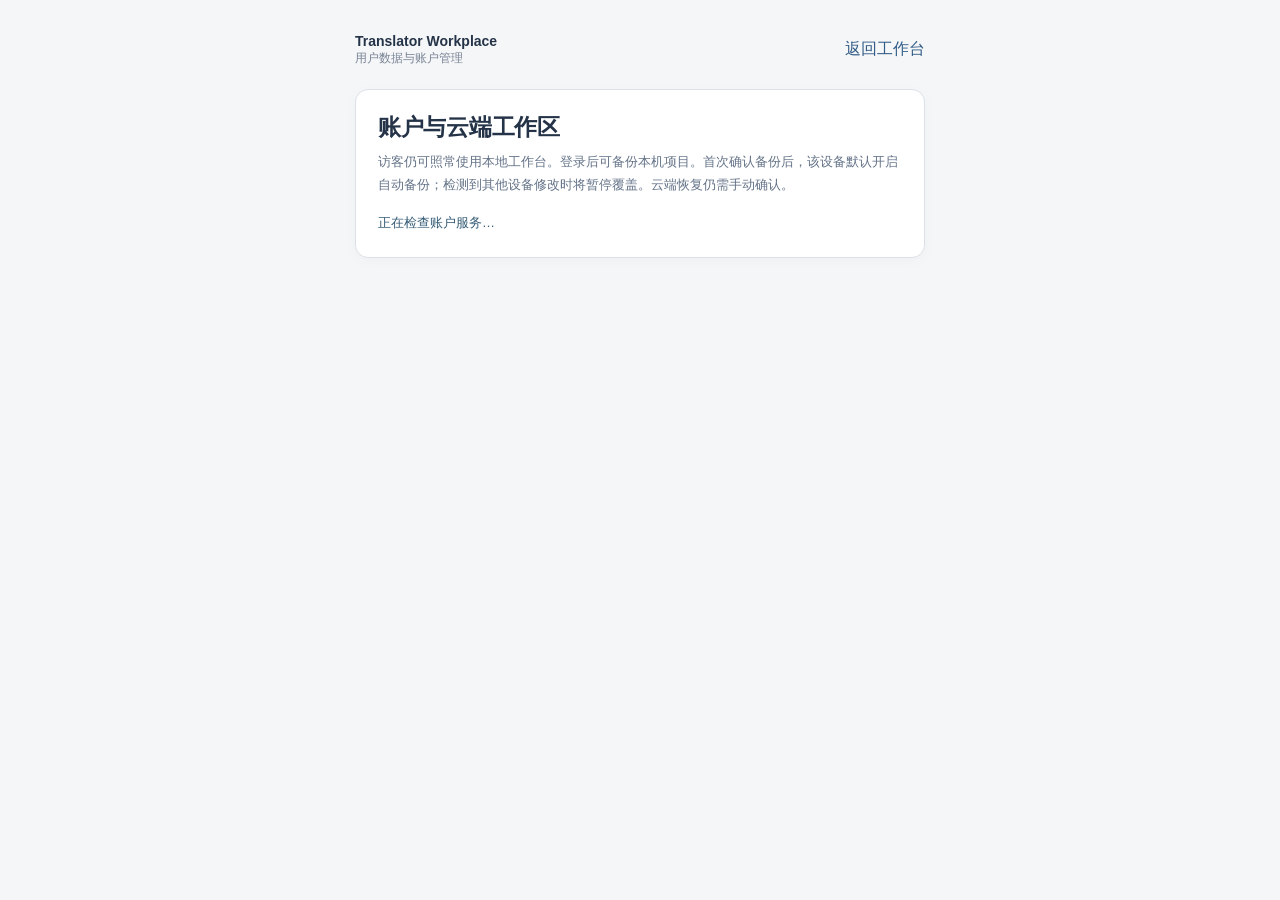
==== 译者决策工作台_公开双模式版/account.html @ 02eb067f "Enable guarded auto-backup setup and safe cloud revision checks" ====
<!doctype html>
<html lang="zh-CN"><head><meta charset="utf-8"><meta name="viewport" content="width=device-width,initial-scale=1">
<meta name="robots" content="noindex"><title>账户与用户数据 · Translator Workplace</title>
<style>
:root{font-family:-apple-system,BlinkMacSystemFont,"PingFang SC","Microsoft YaHei",sans-serif;color:#243347;background:#f5f6f8}
*{box-sizing:border-box}body{margin:0;padding:32px 14px}main{max-width:570px;margin:auto}a{color:#315c87;text-decoration:none}
header{display:flex;align-items:center;justify-content:space-between;margin-bottom:22px}h1{font-size:23px;font-weight:620;letter-spacing:-.3px;margin:0 0 7px}h2{font-size:16px;margin:0 0 13px}
.card{border:1px solid #dce1e8;background:#fff;border-radius:13px;padding:22px;margin-bottom:13px;box-shadow:0 3px 13px #20283d07}
p{font-size:13px;color:#647388;line-height:1.75;margin:8px 0 16px}
label{display:block;font-size:13px;margin-bottom:13px;color:#435267}input{display:block;width:100%;padding:11px 12px;margin-top:5px;border:1px solid #cfd7e0;border-radius:8px;font:inherit;font-size:15px;color:#293648;background:#fff}
button{cursor:pointer;padding:10px 14px;background:white;border:1px solid #ccd5df;border-radius:8px;font:inherit;font-size:13px;color:#2f4359}
button.primary{background:#335a7d;color:#fff;border-color:#335a7d}button:disabled{opacity:.5;cursor:wait}
.actions{display:flex;gap:8px;flex-wrap:wrap;margin:12px 0}
#feedback{white-space:pre-wrap;font-size:13px;line-height:1.6;min-height:22px;color:#365d78}
#feedback.error{color:#ae443b}.quiet{font-size:12px;color:#788395}.tip{background:#f5f8fb;border:1px solid #e4eaf0;border-radius:7px;padding:10px 12px}
[hidden]{display:none!important}@media(max-width:420px){body{padding:18px 10px}.card{padding:16px}}
</style></head><body><main><header><div><strong style="font-size:14px">Translator Workplace</strong><div class="quiet">用户数据与账户管理</div></div><a href="/atelier.html">返回工作台</a></header>
<section class="card"><h1>账户与云端工作区</h1><p>访客仍可照常使用本地工作台。登录后可备份本机项目。首次确认备份后，该设备默认开启自动备份；检测到其他设备修改时将暂停覆盖。云端恢复仍需手动确认。</p><div id="feedback" role="status" aria-live="polite">正在检查账户服务…</div></section>
<section id="auth" class="card" hidden><h2>登录或创建账户</h2><form id="form"><label>邮箱<input id="email" type="email" autocomplete="email" required maxlength="254" placeholder="name@example.com"></label><label>密码<input id="password" type="password" autocomplete="current-password" required minlength="8" maxlength="128" placeholder="至少 8 位"></label><div class="actions"><button class="primary" type="submit" id="login">登录</button><button type="button" id="signup">注册账户</button></div></form><p>使用邮箱和密码登录。注册时可能需要通过邮件验证邮箱。请勿使用其他网站的相同密码。</p></section>
<section id="cloud" class="card" hidden><h2>我的云端数据</h2><p id="identity"></p><div class="actions"><button class="primary" id="upload">将本机工作区备份到云端</button><button id="download">从云端恢复至本机</button><button id="export">下载云端备份 JSON</button><button id="logout">退出账户</button></div><p id="cloudtime" class="quiet"></p><label style="display:flex;align-items:center;gap:8px"><input id="autobackup" type="checkbox" style="width:16px;height:16px;margin:0">自动备份后续修改</label><p id="autoDetail" class="quiet"></p><p class="tip">云端自动备份只在工作台打开、此设备已完成首次备份且已登录时运行。跨设备发生冲突会暂停上传；自动备份不代表实时同步。 本地工作台仍使用该浏览器的本地存储。退出账号不会自动删除本机数据；在公共电脑上请避免打开私人项目。恢复云端备份将替换本机当前工作区，操作前会自动下载当前本机备份。</p></section>
<script src="/account.js" defer></script></main></body></html>
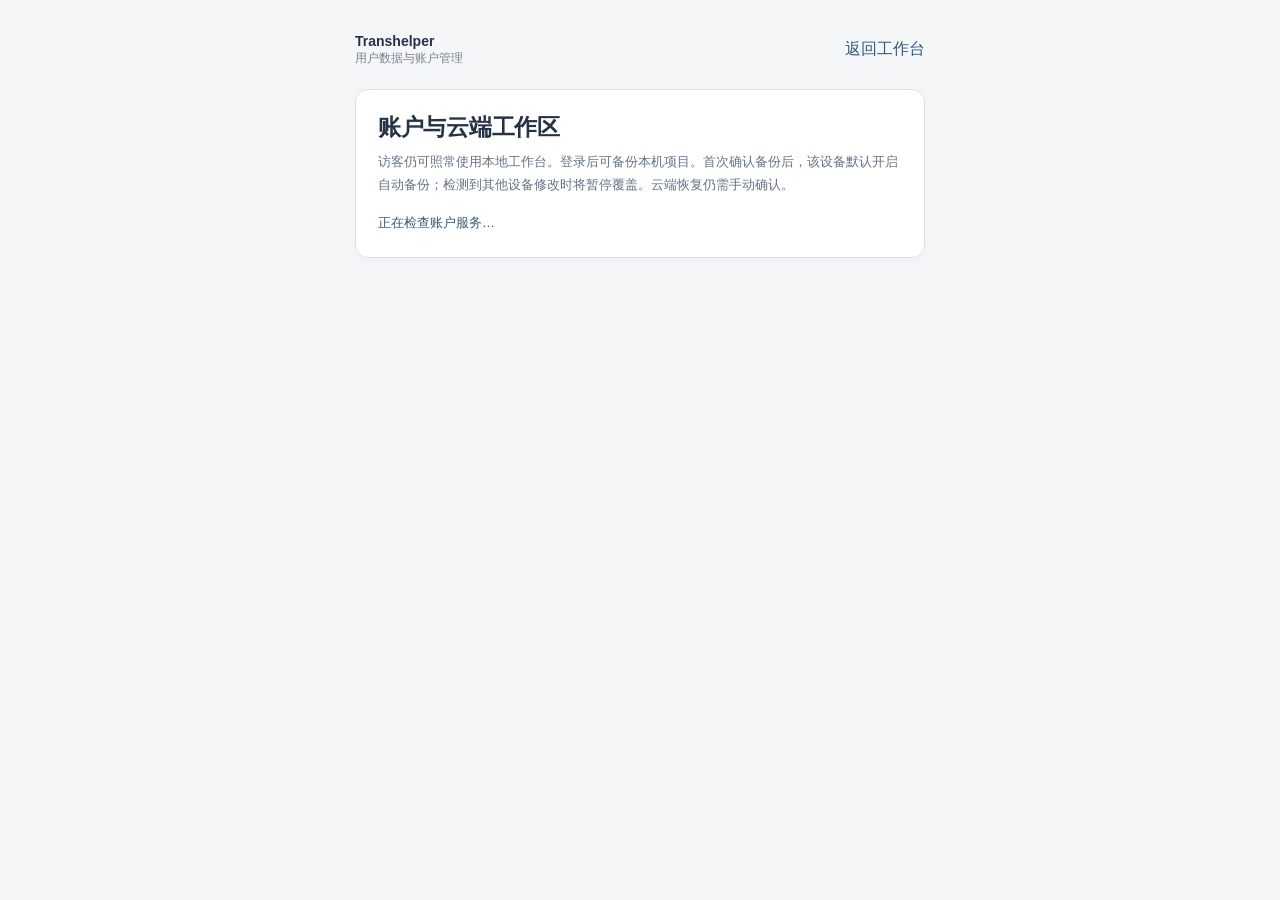
==== commit bd170dc6: "Refine Transhelper header hierarchy without changing native workflow" ====
--- a/译者决策工作台_公开双模式版/account.html
+++ b/译者决策工作台_公开双模式版/account.html
@@ -1,6 +1,6 @@
 <!doctype html>
 <html lang="zh-CN"><head><meta charset="utf-8"><meta name="viewport" content="width=device-width,initial-scale=1">
-<meta name="robots" content="noindex"><title>账户与用户数据 · Translator Workplace</title>
+<meta name="robots" content="noindex"><title>账户与用户数据 · Transhelper</title>
 <style>
 :root{font-family:-apple-system,BlinkMacSystemFont,"PingFang SC","Microsoft YaHei",sans-serif;color:#243347;background:#f5f6f8}
 *{box-sizing:border-box}body{margin:0;padding:32px 14px}main{max-width:570px;margin:auto}a{color:#315c87;text-decoration:none}
@@ -14,7 +14,7 @@
 #feedback{white-space:pre-wrap;font-size:13px;line-height:1.6;min-height:22px;color:#365d78}
 #feedback.error{color:#ae443b}.quiet{font-size:12px;color:#788395}.tip{background:#f5f8fb;border:1px solid #e4eaf0;border-radius:7px;padding:10px 12px}
 [hidden]{display:none!important}@media(max-width:420px){body{padding:18px 10px}.card{padding:16px}}
-</style></head><body><main><header><div><strong style="font-size:14px">Translator Workplace</strong><div class="quiet">用户数据与账户管理</div></div><a href="/atelier.html">返回工作台</a></header>
+</style></head><body><main><header><div><strong style="font-size:14px">Transhelper</strong><div class="quiet">用户数据与账户管理</div></div><a href="/atelier.html">返回工作台</a></header>
 <section class="card"><h1>账户与云端工作区</h1><p>访客仍可照常使用本地工作台。登录后可备份本机项目。首次确认备份后，该设备默认开启自动备份；检测到其他设备修改时将暂停覆盖。云端恢复仍需手动确认。</p><div id="feedback" role="status" aria-live="polite">正在检查账户服务…</div></section>
 <section id="auth" class="card" hidden><h2>登录或创建账户</h2><form id="form"><label>邮箱<input id="email" type="email" autocomplete="email" required maxlength="254" placeholder="name@example.com"></label><label>密码<input id="password" type="password" autocomplete="current-password" required minlength="8" maxlength="128" placeholder="至少 8 位"></label><div class="actions"><button class="primary" type="submit" id="login">登录</button><button type="button" id="signup">注册账户</button></div></form><p>使用邮箱和密码登录。注册时可能需要通过邮件验证邮箱。请勿使用其他网站的相同密码。</p></section>
 <section id="cloud" class="card" hidden><h2>我的云端数据</h2><p id="identity"></p><div class="actions"><button class="primary" id="upload">将本机工作区备份到云端</button><button id="download">从云端恢复至本机</button><button id="export">下载云端备份 JSON</button><button id="logout">退出账户</button></div><p id="cloudtime" class="quiet"></p><label style="display:flex;align-items:center;gap:8px"><input id="autobackup" type="checkbox" style="width:16px;height:16px;margin:0">自动备份后续修改</label><p id="autoDetail" class="quiet"></p><p class="tip">云端自动备份只在工作台打开、此设备已完成首次备份且已登录时运行。跨设备发生冲突会暂停上传；自动备份不代表实时同步。 本地工作台仍使用该浏览器的本地存储。退出账号不会自动删除本机数据；在公共电脑上请避免打开私人项目。恢复云端备份将替换本机当前工作区，操作前会自动下载当前本机备份。</p></section>
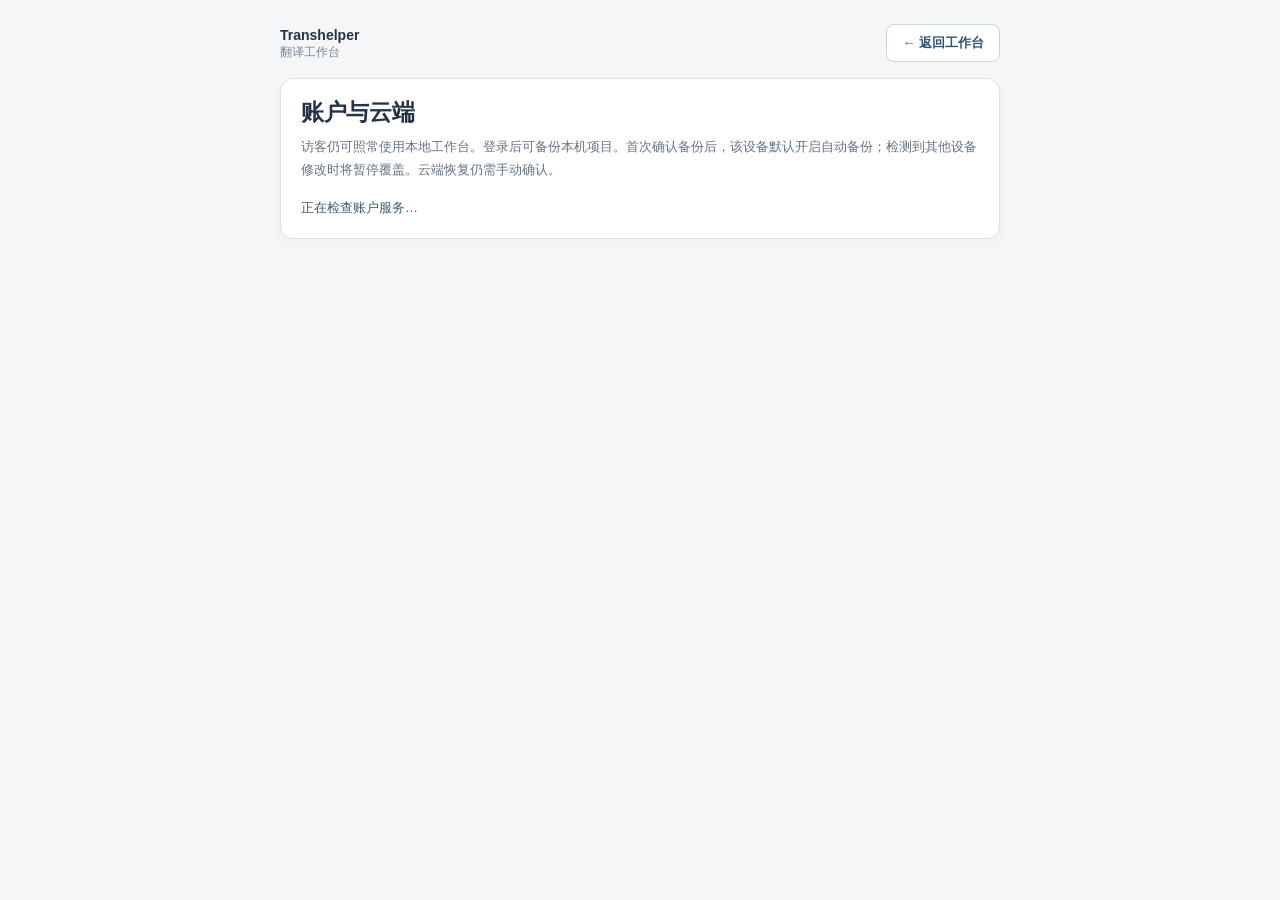
==== commit 7c37fcc3: "Integrate account and cloud panel into TransHelper workspace: account.html" ====
--- a/译者决策工作台_公开双模式版/account.html
+++ b/译者决策工作台_公开双模式版/account.html
@@ -1,21 +1,21 @@
 <!doctype html>
 <html lang="zh-CN"><head><meta charset="utf-8"><meta name="viewport" content="width=device-width,initial-scale=1">
-<meta name="robots" content="noindex"><title>账户与用户数据 · Transhelper</title>
+<meta name="robots" content="noindex"><title>账户与云端 · Transhelper</title>
 <style>
 :root{font-family:-apple-system,BlinkMacSystemFont,"PingFang SC","Microsoft YaHei",sans-serif;color:#243347;background:#f5f6f8}
-*{box-sizing:border-box}body{margin:0;padding:32px 14px}main{max-width:570px;margin:auto}a{color:#315c87;text-decoration:none}
-header{display:flex;align-items:center;justify-content:space-between;margin-bottom:22px}h1{font-size:23px;font-weight:620;letter-spacing:-.3px;margin:0 0 7px}h2{font-size:16px;margin:0 0 13px}
-.card{border:1px solid #dce1e8;background:#fff;border-radius:13px;padding:22px;margin-bottom:13px;box-shadow:0 3px 13px #20283d07}
+*{box-sizing:border-box}body{margin:0;padding:24px 18px}main{max-width:720px;margin:auto}a{color:#315c87;text-decoration:none}
+header{display:flex;align-items:center;justify-content:space-between;gap:12px;margin-bottom:16px}h1{font-size:23px;font-weight:620;letter-spacing:-.3px;margin:0 0 7px}h2{font-size:16px;margin:0 0 13px}
+.card{border:1px solid #dce1e8;background:#fff;border-radius:13px;padding:18px 20px;margin-bottom:12px;box-shadow:0 3px 13px #20283d07}
 p{font-size:13px;color:#647388;line-height:1.75;margin:8px 0 16px}
 label{display:block;font-size:13px;margin-bottom:13px;color:#435267}input{display:block;width:100%;padding:11px 12px;margin-top:5px;border:1px solid #cfd7e0;border-radius:8px;font:inherit;font-size:15px;color:#293648;background:#fff}
 button{cursor:pointer;padding:10px 14px;background:white;border:1px solid #ccd5df;border-radius:8px;font:inherit;font-size:13px;color:#2f4359}
-button.primary{background:#335a7d;color:#fff;border-color:#335a7d}button:disabled{opacity:.5;cursor:wait}
+button.primary{background:#335a7d;color:#fff;border-color:#335a7d}.return-workbench{display:inline-flex;align-items:center;justify-content:center;min-height:38px;padding:8px 15px;border:1px solid #c8d5e4;border-radius:8px;background:#fff;color:#315477;font-size:13px;font-weight:600;white-space:nowrap}.return-workbench:hover{background:#eef4fa;border-color:#9fb5cc}.return-workbench:focus-visible{outline:2px solid #2868a6;outline-offset:2px}button:disabled{opacity:.5;cursor:wait}
 .actions{display:flex;gap:8px;flex-wrap:wrap;margin:12px 0}
 #feedback{white-space:pre-wrap;font-size:13px;line-height:1.6;min-height:22px;color:#365d78}
 #feedback.error{color:#ae443b}.quiet{font-size:12px;color:#788395}.tip{background:#f5f8fb;border:1px solid #e4eaf0;border-radius:7px;padding:10px 12px}
 [hidden]{display:none!important}@media(max-width:420px){body{padding:18px 10px}.card{padding:16px}}
-</style></head><body><main><header><div><strong style="font-size:14px">Transhelper</strong><div class="quiet">用户数据与账户管理</div></div><a href="/atelier.html">返回工作台</a></header>
-<section class="card"><h1>账户与云端工作区</h1><p>访客仍可照常使用本地工作台。登录后可备份本机项目。首次确认备份后，该设备默认开启自动备份；检测到其他设备修改时将暂停覆盖。云端恢复仍需手动确认。</p><div id="feedback" role="status" aria-live="polite">正在检查账户服务…</div></section>
+</style></head><body><main><header><div><strong style="font-size:14px">Transhelper</strong><div class="quiet">翻译工作台</div></div><a class="return-workbench" href="/atelier.html" target="_top" id="return-workbench">← 返回工作台</a></header>
+<section class="card"><h1>账户与云端</h1><p>访客仍可照常使用本地工作台。登录后可备份本机项目。首次确认备份后，该设备默认开启自动备份；检测到其他设备修改时将暂停覆盖。云端恢复仍需手动确认。</p><div id="feedback" role="status" aria-live="polite">正在检查账户服务…</div></section>
 <section id="auth" class="card" hidden><h2>登录或创建账户</h2><form id="form"><label>邮箱<input id="email" type="email" autocomplete="email" required maxlength="254" placeholder="name@example.com"></label><label>密码<input id="password" type="password" autocomplete="current-password" required minlength="8" maxlength="128" placeholder="至少 8 位"></label><div class="actions"><button class="primary" type="submit" id="login">登录</button><button type="button" id="signup">注册账户</button></div></form><p>使用邮箱和密码登录。注册时可能需要通过邮件验证邮箱。请勿使用其他网站的相同密码。</p></section>
 <section id="cloud" class="card" hidden><h2>我的云端数据</h2><p id="identity"></p><div class="actions"><button class="primary" id="upload">将本机工作区备份到云端</button><button id="download">从云端恢复至本机</button><button id="export">下载云端备份 JSON</button><button id="logout">退出账户</button></div><p id="cloudtime" class="quiet"></p><label style="display:flex;align-items:center;gap:8px"><input id="autobackup" type="checkbox" style="width:16px;height:16px;margin:0">自动备份后续修改</label><p id="autoDetail" class="quiet"></p><p class="tip">云端自动备份只在工作台打开、此设备已完成首次备份且已登录时运行。跨设备发生冲突会暂停上传；自动备份不代表实时同步。 本地工作台仍使用该浏览器的本地存储。退出账号不会自动删除本机数据；在公共电脑上请避免打开私人项目。恢复云端备份将替换本机当前工作区，操作前会自动下载当前本机备份。</p></section>
-<script src="/account.js" defer></script></main></body></html>+<script>document.getElementById("return-workbench").addEventListener("click",function(e){try{if(window.parent!==window&&typeof window.parent.closeAccountPanel==="function"){e.preventDefault();window.parent.closeAccountPanel();}}catch(_){}});</script><script src="/account.js" defer></script></main></body></html>
